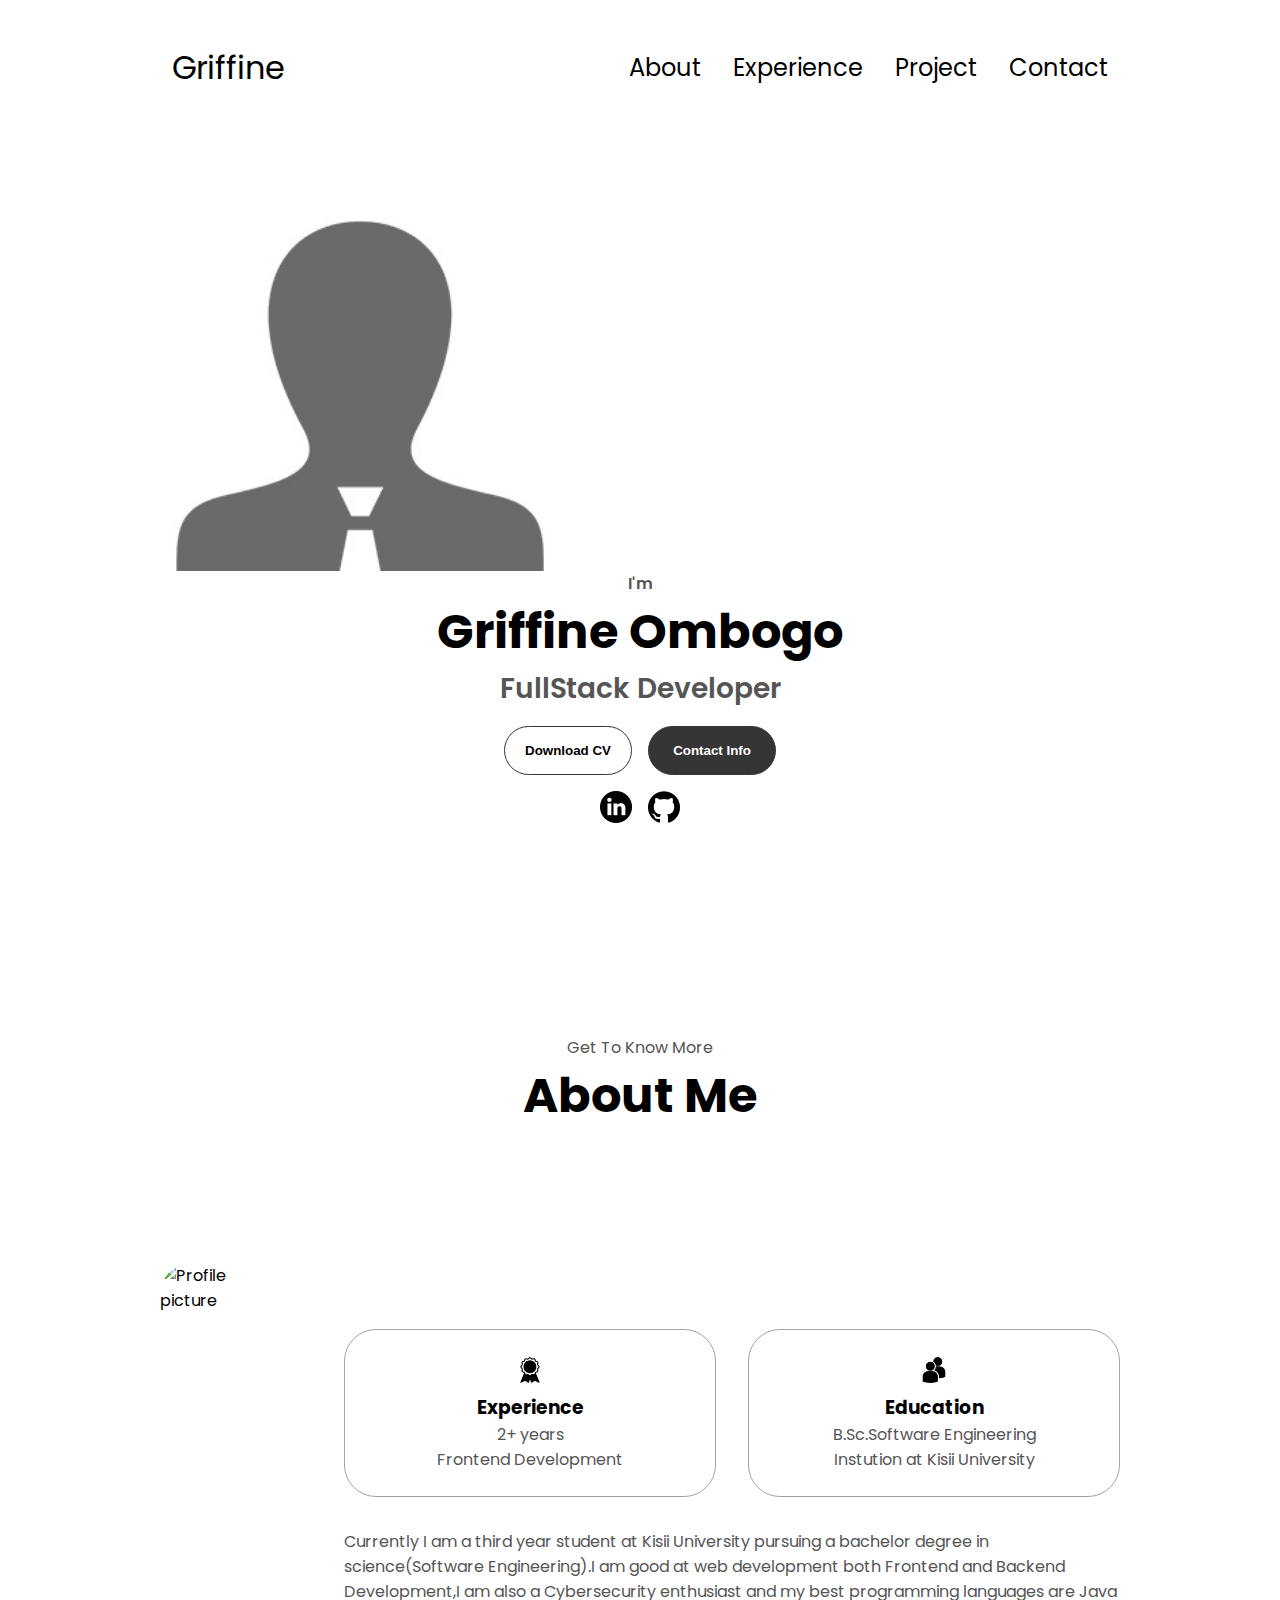
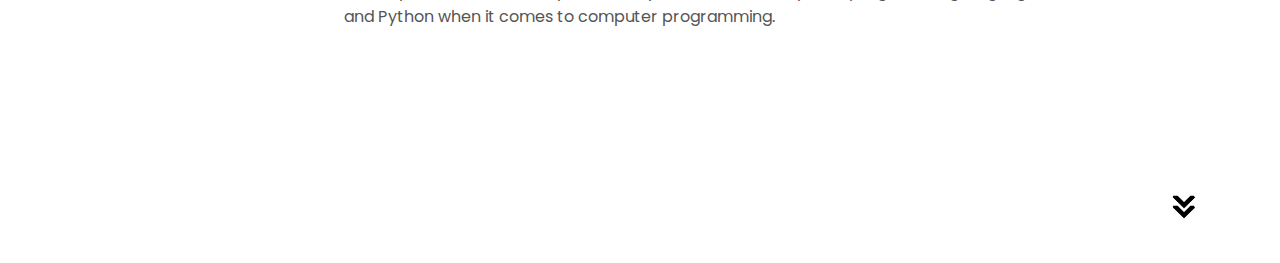
==== index.html @ 747712ed "about section commit" ====
<!DOCTYPE html>
<html lang="en">
  <head>
    <meta charset="UTF-8" />
    <meta name="viewport" content="width=device-width, initial-scale=1.0" />
    <title>My portfolio</title>
    <link rel="stylesheet" href="style.css" />
    <link rel="stylesheet" href="mediaquaries.css" />
  </head>
  <body>
    <nav id="desktop-nav">
      <div class="logo">Griffine</div>
      <div>
        <ul class="nav-link">
          <li><a href="#about">About</a></li>
          <li><a href="#Experience">Experience</a></li>
          <li><a href="#Project">Project</a></li>
          <li><a href="#Contact">Contact</a></li>
        </ul>
      </div>
    </nav>
    <nav id="hamburger-nav">
      <div class="logo">Griffine Ombogo</div>
      <div class="hamburger-menu">
        <div class="hamburger-icon" onclick="toggleMenu()">
          <span></span>
          <span></span>
          <span></span>
        </div>
        <div class="menu-links">
          <li><a href="#about" onclick="toggleMenu()">About</a></li>
          <li><a href="#Experience" onclick="toggleMenu()">Experience</a></li>
          <li><a href="#Project" onclick="toggleMenu()">Project</a></li>
          <li><a href="#Contact" onclick="toggleMenu()">Contact</a></li>
        </div>
      </div>
    </nav>
    <section id="profie">
      <div class="section__pic-container">
        <img src="./assets/profilepic.jpg" alt="Griffine profile" />
      </div>
      <div class="section__text">
        <p class="section__text__p1">I'm</p>
        <h1 class="title">Griffine Ombogo</h1>
        <p class="section__text__p2">FullStack Developer</p>
      </div>
      <div class="btn-container">
        <button class="btn btn-color-2" onclick="window.open('')">
          Download CV
        </button>
        <button class="btn btn-color-1" onclick="location.href='./#contact'">
          Contact Info
        </button>
      </div>
      <div id="socials-container">
        <img
          src="./assets/linkedin.png"
          alt="my LinkedInpage"
          class="icon"
          onclick="location.href='https://linkedin.com/in/griffoo91/'"
        />
        <img
          src="./assets/github.png"
          alt="my LinkedInpage"
          class="icon"
          onclick="location.href='https://github.com/Griffoo91'"
        />
      </div>
    </section>
    <section id="about">
      <p class="section__text__p1">Get To Know More</p>
      <h1 class="title">About Me</h1>
      <div class="section-container">
        <div class="section__pic-container">
          <img src="./assets/" alt="Profile picture" class="about-pic" />
        </div>
        <div class="about-details-container">
          <div class="about-containers">
            <div class="details-container">
              <img
                src="./assets/experience.png"
                alt="Experience icon"
                class="icon"
              />
              <h3>Experience</h3>
              <p>2+ years <br />Frontend Development</p>
            </div>
            <div class="details-container">
              <img
                src="./assets/education.png"
                alt="Education icon"
                class="icon"
              />
              <h3>Education</h3>
              <p>
                B.Sc.Software Engineering<br />Instution at Kisii University
              </p>
            </div>
          </div>
          <div class="text-container">
            <p>
              Currently I am a third year student at Kisii University pursuing a
              bachelor degree in science(Software Engineering).I am good at web
              development both Frontend and Backend Development,I am also a
              Cybersecurity enthusiast and my best programming languages are
              Java and Python when it comes to computer programming.
            </p>
          </div>
        </div>
      </div>
      <img
        src="./assets/arrow.png"
        alt="Arrow icon"
        class="icon arrow"
        onclick="location.href='./#experience'"
      />
    </section>
    <script src="script.js"></script>
  </body>
</html>
---- style.css ----
/* general*/

@import url("https://fonts.googleapis.com/css2?family=Poppins:wght@300;400;500;600&display=swap");

* {
  padding: 0;
  margin: 0;
}

body {
  font-family: "Poppins", sans-serif;
}

html {
  scroll-behavior: smooth;
}

p {
  color: rgb(85, 85, 85);
}

/*Transition*/

a,
.btn {
  transition: all 300ms ease;
}
/*Nav*/

nav,
.nav-link {
  display: flex;
}

nav {
  justify-content: space-around;
  align-items: center;
  height: 15vh;
}

.nav-link {
  gap: 2rem;
  list-style: none;
  font-size: 1.5rem;
}

a {
  text-decoration: none;
  text-decoration-color: white;
  color: black;
}

a:hover {
  color: grey;
  text-decoration: underline;
  text-underline-offset: 1rem;
  text-decoration-color: rgb(181, 181, 181);
}

.logo {
  font-size: 2rem;
}

.logo:hover {
  cursor: default;
}
/*Hamburger-nav*/
#hamburger-nav {
  display: none;
}

.hamburger-menu {
  position: relative;
  display: inline-block;
}

.hamburger-icon {
  display: flex;
  flex-direction: column;
  justify-content: space-between;
  height: 24px;
  width: 30px;
  cursor: pointer;
}

.hamburger-icon span {
  width: 100%;
  background-color: black;
  transition: all 0.3 ease-in-out;
  height: 2px;
}

.menu-links {
  position: absolute;
  background-color: white;
  max-height: 0;
  top: 100%;
  width: fit-content;
  overflow: hidden;
  right: 0;
  transition: all 0.3 ease-in-out;
}

.menu-links a {
  display: block;
  padding: 10px;
  text-decoration: none;
  text-align: center;
  color: black;
  transition: all 0.3 ease-in-out;
  font-size: 1.5rem;
}

.menu-links li {
  list-style: none;
}

.menu-links.open {
  max-height: 300px;
}

.hamburger-icon.open span:first-child {
  transform: rotate(45deg) translate(10px, 5px);
}

.hamburger-icon.open span:nth-child(2) {
  opacity: 0;
}

.hamburger-icon.open span:last-child {
  transform: rotate(-45deg) translate(10px, -5px);
}
.hamburger-icon span:first-child {
  transform: none;
}

.hamburger-icon span:first-child {
  opacity: 1;
}

.hamburger-icon span:first-child {
  transform: none;
}

/*section*/
section {
  padding-top: 4vh;
  height: 96vh;
  margin: 0 10rem;
  box-sizing: border-box;
  min-height: fit-content;
}

.section-container {
  display: flex;
}

/* PROFILE SECTION */

#profile {
  display: flex;
  justify-content: center;
  gap: 5rem;
  height: 80vh;
  overflow: hidden;
}

.section__pic-container {
  display: flex;
  height: 400px;
  width: 400px;
  margin: auto 0;
}

.section__text {
  align-self: center;
  text-align: center;
}

.section__text p {
  font-weight: 600;
}

.section__text__p1 {
  text-align: center;
}

.section__text__p2 {
  font-size: 1.75rem;
  margin-bottom: 1rem;
}

.title {
  font-size: 3rem;
  text-align: center;
}

#socials-container {
  display: flex;
  justify-content: center;
  margin-top: 1rem;
  gap: 1rem;
}

/* ICONS */

.icon {
  cursor: pointer;
  height: 2rem;
}

/* BUTTONS */

.btn-container {
  display: flex;
  justify-content: center;
  gap: 1rem;
}

.btn {
  font-weight: 600;
  transition: all 300ms ease;
  padding: 1rem;
  width: 8rem;
  border-radius: 2rem;
}

.btn-color-1,
.btn-color-2 {
  border: rgb(53, 53, 53) 0.1rem solid;
}

.btn-color-1:hover,
.btn-color-2:hover {
  cursor: pointer;
}

.btn-color-1,
.btn-color-2:hover {
  background: rgb(53, 53, 53);
  color: white;
}

.btn-color-1:hover {
  background: rgb(0, 0, 0);
}

.btn-color-2 {
  background: none;
}

.btn-color-2:hover {
  border: rgb(255, 255, 255) 0.1rem solid;
}

.btn-container {
  gap: 1rem;
}

/* ABOUT SECTION */

#about {
  position: relative;
}

.about-containers {
  gap: 2rem;
  margin-bottom: 2rem;
  margin-top: 2rem;
}

.about-details-container {
  justify-content: center;
  flex-direction: column;
}

.about-containers,
.about-details-container {
  display: flex;
}

.about-pic {
  border-radius: 2rem;
}

.arrow {
  position: absolute;
  right: -5rem;
  bottom: 2.5rem;
}

.details-container {
  padding: 1.5rem;
  flex: 1;
  background: white;
  border-radius: 2rem;
  border: rgb(53, 53, 53) 0.1rem solid;
  border-color: rgb(163, 163, 163);
  text-align: center;
}

.section-container {
  gap: 4rem;
  height: 80%;
}

.section__pic-container {
  height: 400px;
  width: 400px;
  margin: auto 0;
}
---- mediaquaries.css ----
@media screen and (max-width: 1200px) {
  #desktop-nav {
    display: none;
  }
  #hamburger-nav {
    display: flex;
  }
}
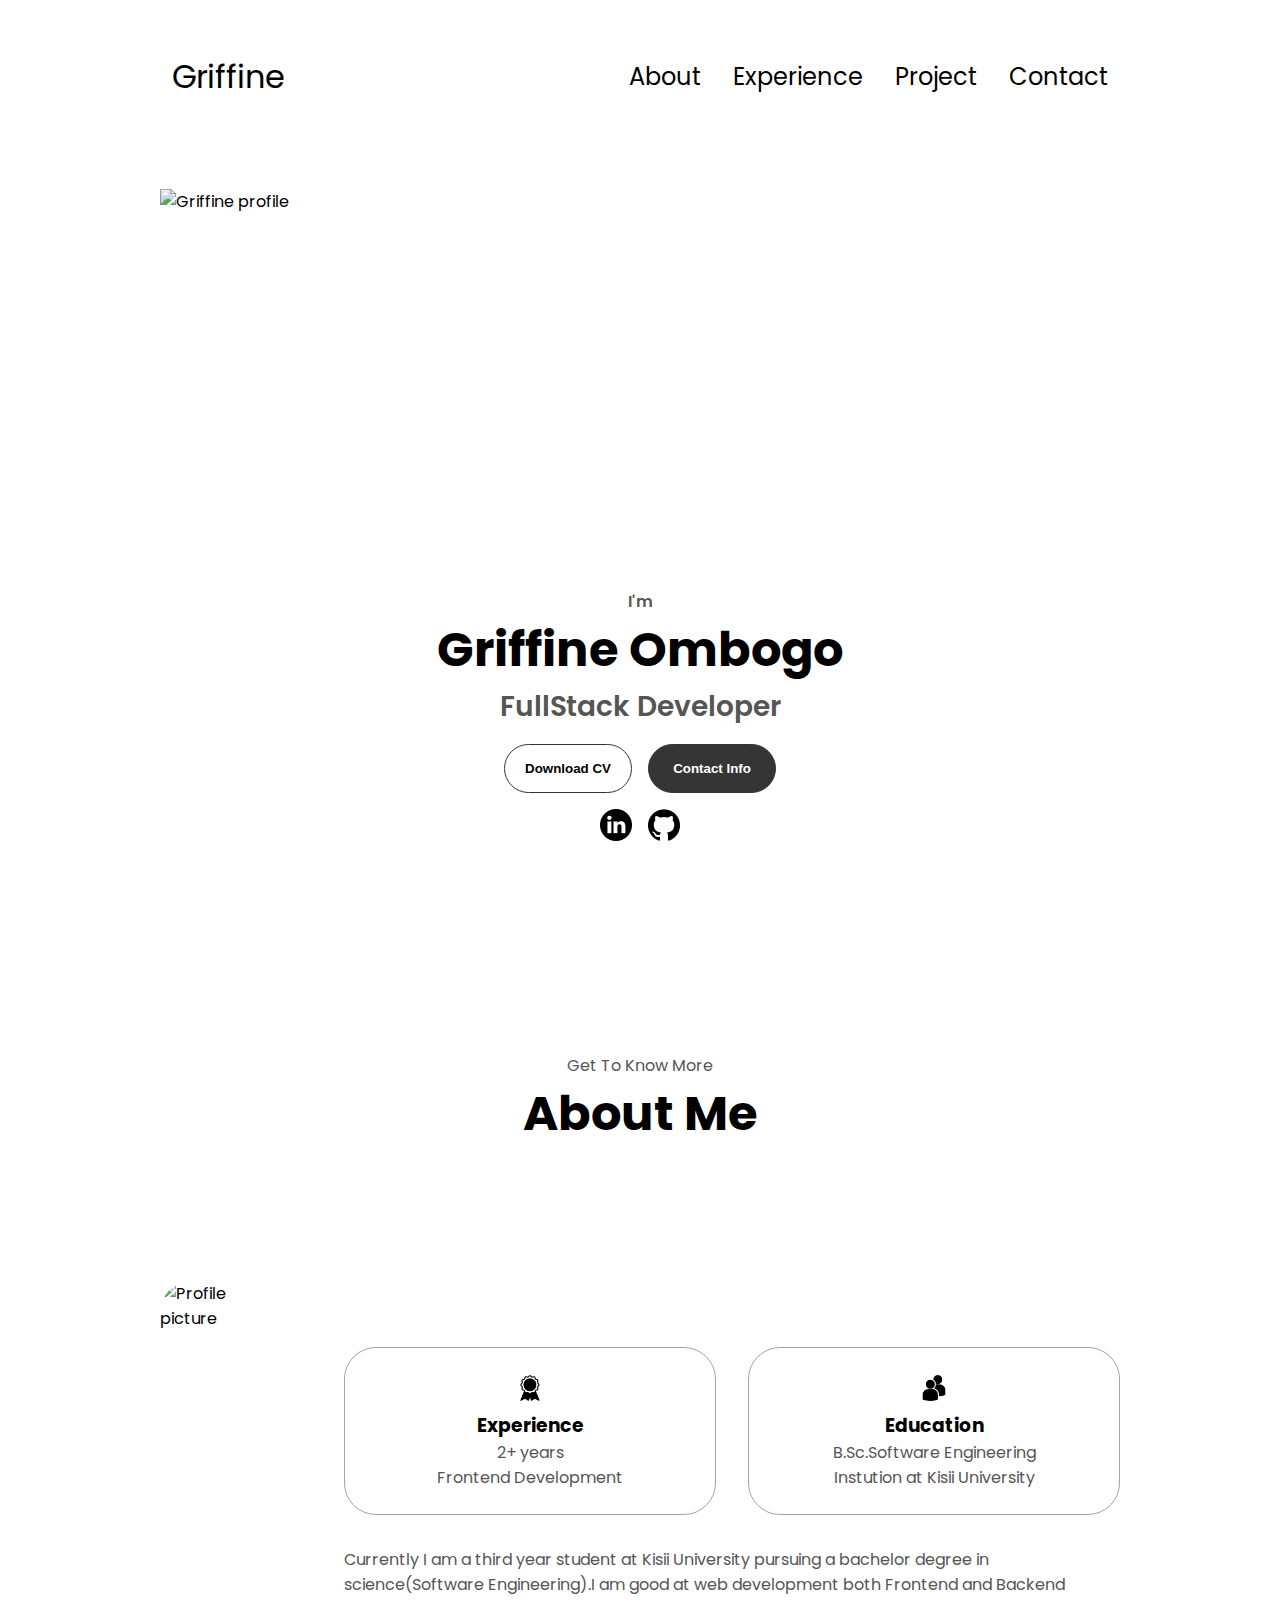
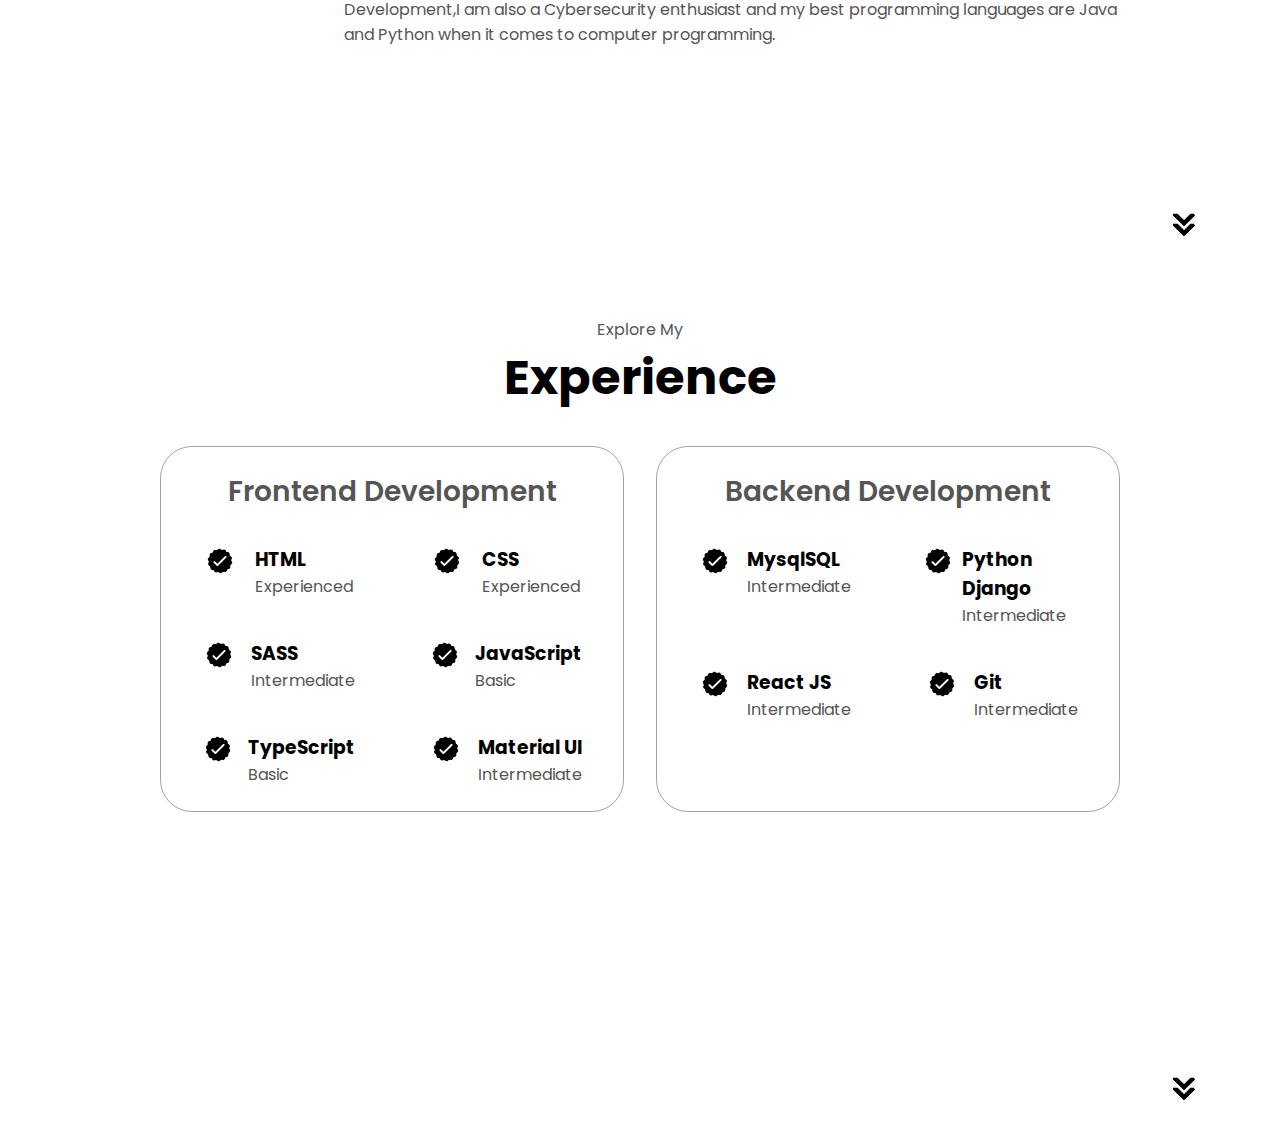
==== commit 6a46647a: "experience section commit" ====
--- a/index.html
+++ b/index.html
@@ -20,7 +20,7 @@
       </div>
     </nav>
     <nav id="hamburger-nav">
-      <div class="logo">Griffine Ombogo</div>
+      <div class="logo">Griffine</div>
       <div class="hamburger-menu">
         <div class="hamburger-icon" onclick="toggleMenu()">
           <span></span>
@@ -37,7 +37,7 @@
     </nav>
     <section id="profie">
       <div class="section__pic-container">
-        <img src="./assets/profilepic.jpg" alt="Griffine profile" />
+        <img src="./assets/profilepic2.jpg" alt="Griffine profile" />
       </div>
       <div class="section__text">
         <p class="section__text__p1">I'm</p>
@@ -52,6 +52,7 @@
           Contact Info
         </button>
       </div>
+
       <div id="socials-container">
         <img
           src="./assets/linkedin.png"
@@ -115,6 +116,141 @@
         onclick="location.href='./#experience'"
       />
     </section>
+
+    <section id="experience">
+      <p class="section__text__p1">Explore My</p>
+      <h1 class="title">Experience</h1>
+      <div class="experience-details-container">
+        <div class="about-containers">
+          <div class="details-container">
+            <h2 class="experience-sub-title">Frontend Development</h2>
+            <div class="article-container">
+              <article>
+                <img
+                  src="./assets/checkmark.png"
+                  alt="Experience icon"
+                  class="icon"
+                />
+                <div>
+                  <h3>HTML</h3>
+                  <p>Experienced</p>
+                </div>
+              </article>
+              <article>
+                <img
+                  src="./assets/checkmark.png"
+                  alt="Experience icon"
+                  class="icon"
+                />
+                <div>
+                  <h3>CSS</h3>
+                  <p>Experienced</p>
+                </div>
+              </article>
+              <article>
+                <img
+                  src="./assets/checkmark.png"
+                  alt="Experience icon"
+                  class="icon"
+                />
+                <div>
+                  <h3>SASS</h3>
+                  <p>Intermediate</p>
+                </div>
+              </article>
+              <article>
+                <img
+                  src="./assets/checkmark.png"
+                  alt="Experience icon"
+                  class="icon"
+                />
+                <div>
+                  <h3>JavaScript</h3>
+                  <p>Basic</p>
+                </div>
+              </article>
+              <article>
+                <img
+                  src="./assets/checkmark.png"
+                  alt="Experience icon"
+                  class="icon"
+                />
+                <div>
+                  <h3>TypeScript</h3>
+                  <p>Basic</p>
+                </div>
+              </article>
+              <article>
+                <img
+                  src="./assets/checkmark.png"
+                  alt="Experience icon"
+                  class="icon"
+                />
+                <div>
+                  <h3>Material UI</h3>
+                  <p>Intermediate</p>
+                </div>
+              </article>
+            </div>
+          </div>
+          <div class="details-container">
+            <h2 class="experience-sub-title">Backend Development</h2>
+            <div class="article-container">
+              <article>
+                <img
+                  src="./assets/checkmark.png"
+                  alt="Experience icon"
+                  class="icon"
+                />
+                <div>
+                  <h3>MysqlSQL</h3>
+                  <p>Intermediate</p>
+                </div>
+              </article>
+              <article>
+                <img
+                  src="./assets/checkmark.png"
+                  alt="Experience icon"
+                  class="icon"
+                />
+                <div>
+                  <h3>Python Django</h3>
+                  <p>Intermediate</p>
+                </div>
+              </article>
+              <article>
+                <img
+                  src="./assets/checkmark.png"
+                  alt="Experience icon"
+                  class="icon"
+                />
+                <div>
+                  <h3>React JS</h3>
+                  <p>Intermediate</p>
+                </div>
+              </article>
+              <article>
+                <img
+                  src="./assets/checkmark.png"
+                  alt="Experience icon"
+                  class="icon"
+                />
+                <div>
+                  <h3>Git</h3>
+                  <p>Intermediate</p>
+                </div>
+              </article>
+            </div>
+          </div>
+        </div>
+      </div>
+      <img
+        src="./assets/arrow.png"
+        alt="Arrow icon"
+        class="icon arrow"
+        onclick="location.href='./#projects'"
+      />
+    </section>
     <script src="script.js"></script>
   </body>
 </html>
--- a/style.css
+++ b/style.css
@@ -35,7 +35,7 @@
 nav {
   justify-content: space-around;
   align-items: center;
-  height: 15vh;
+  height: 17vh;
 }
 
 .nav-link {
@@ -162,7 +162,6 @@
   justify-content: center;
   gap: 5rem;
   height: 80vh;
-  overflow: hidden;
 }
 
 .section__pic-container {
@@ -309,3 +308,69 @@
   width: 400px;
   margin: auto 0;
 }
+
+/* EXPERIENCE SECTION */
+
+#experience {
+  position: relative;
+}
+
+.experience-sub-title {
+  color: rgb(85, 85, 85);
+  font-weight: 600;
+  font-size: 1.75rem;
+  margin-bottom: 2rem;
+}
+
+.experience-details-container {
+  display: flex;
+  justify-content: center;
+  flex-direction: column;
+}
+
+.article-container {
+  display: flex;
+  text-align: initial;
+  flex-wrap: wrap;
+  flex-direction: row;
+  gap: 2.5rem;
+  justify-content: space-around;
+}
+
+article {
+  display: flex;
+  width: 10rem;
+  justify-content: space-around;
+  gap: 0.5rem;
+}
+
+article .icon {
+  cursor: default;
+}
+
+/* PROJECTS SECTION */
+
+#projects {
+  position: relative;
+}
+
+.color-container {
+  border-color: rgb(163, 163, 163);
+  background: rgb(250, 250, 250);
+}
+
+.project-img {
+  border-radius: 2rem;
+  width: 90%;
+  height: 90%;
+}
+
+.project-title {
+  margin: 1rem;
+  color: black;
+}
+
+.project-btn {
+  color: black;
+  border-color: rgb(163, 163, 163);
+}
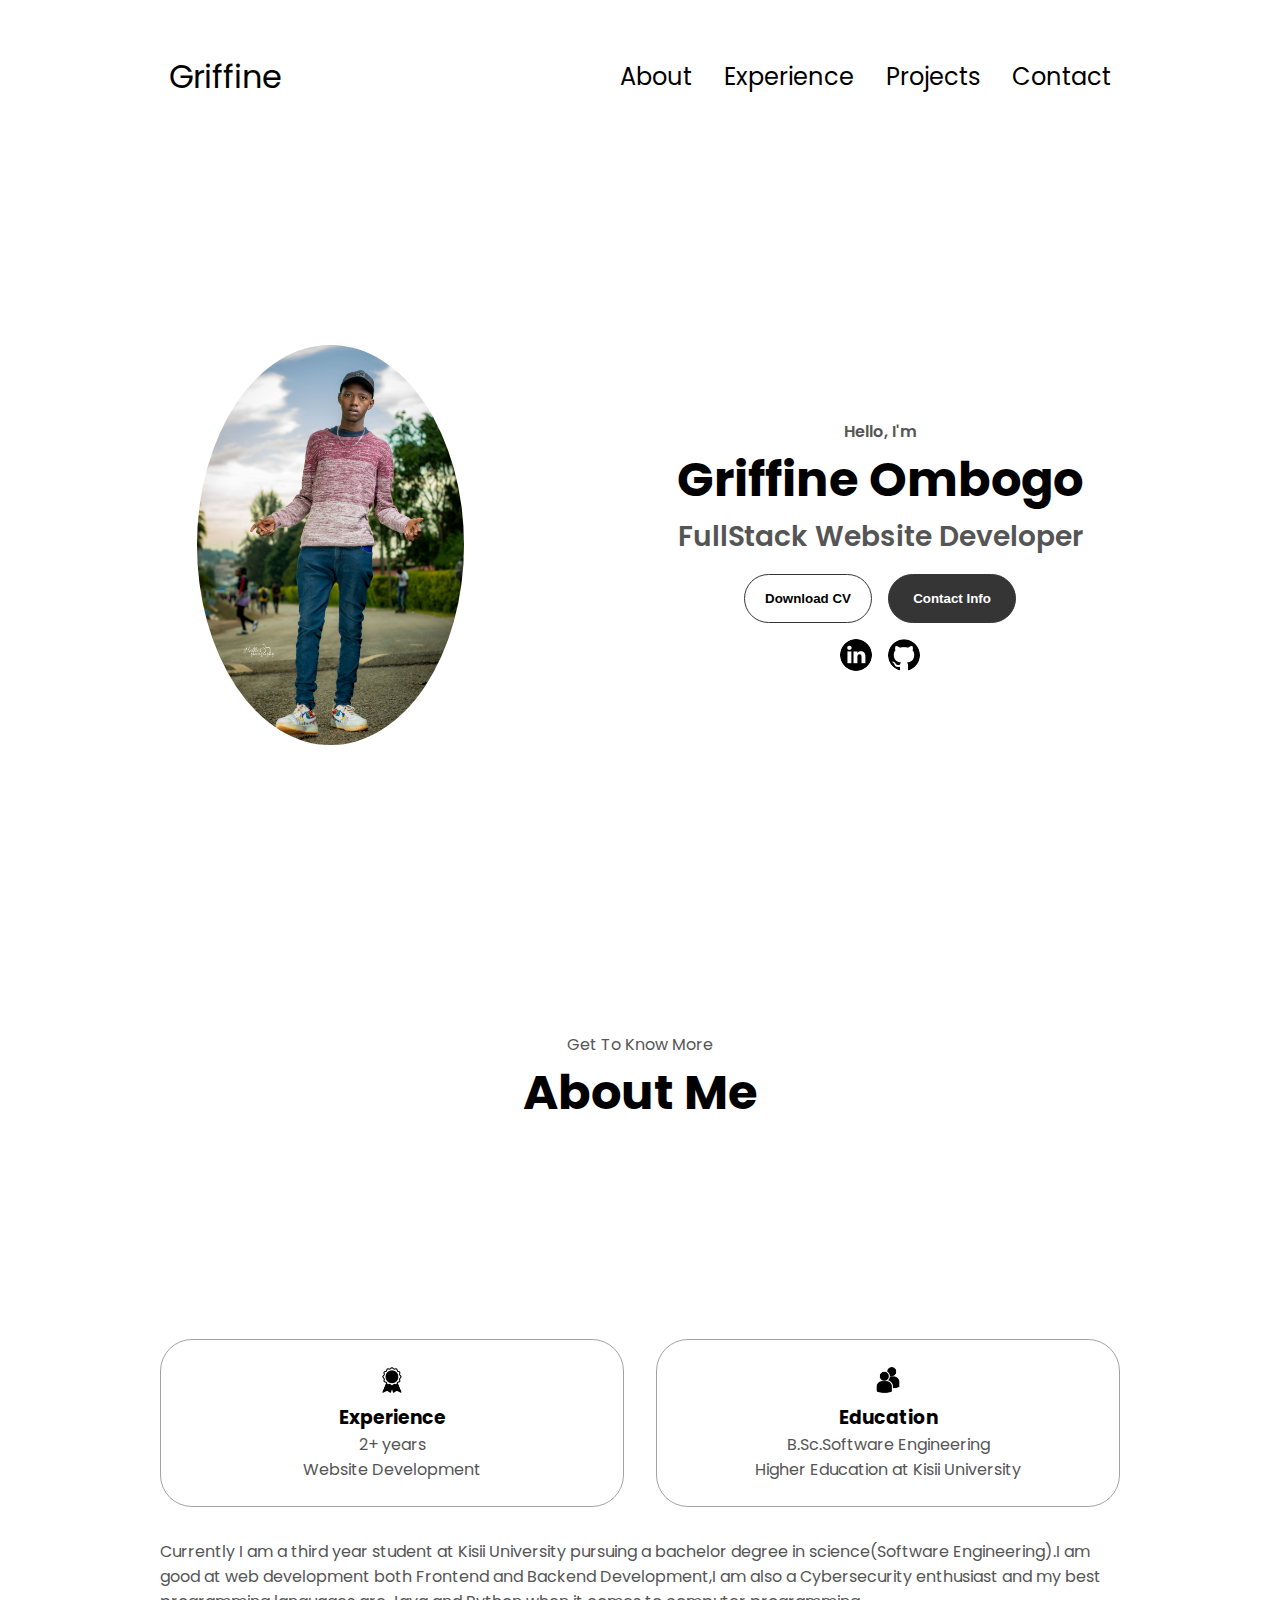
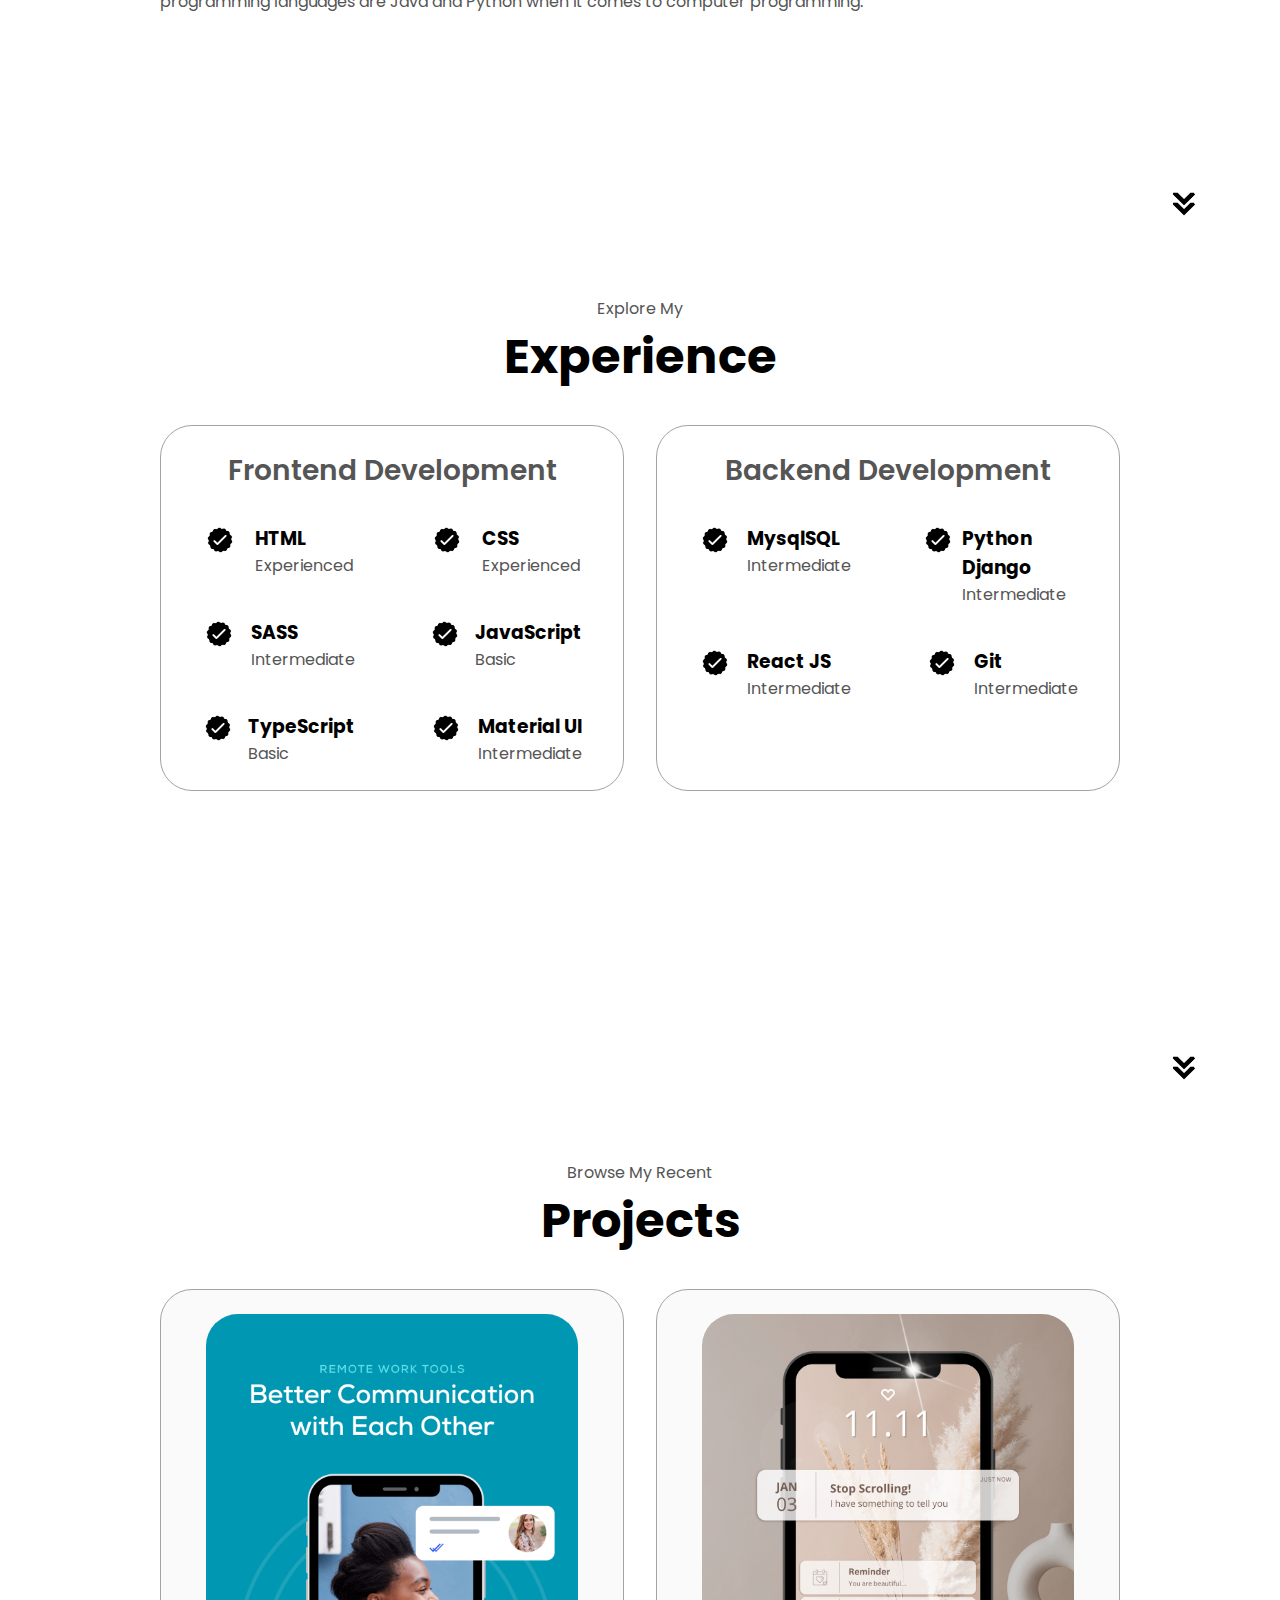
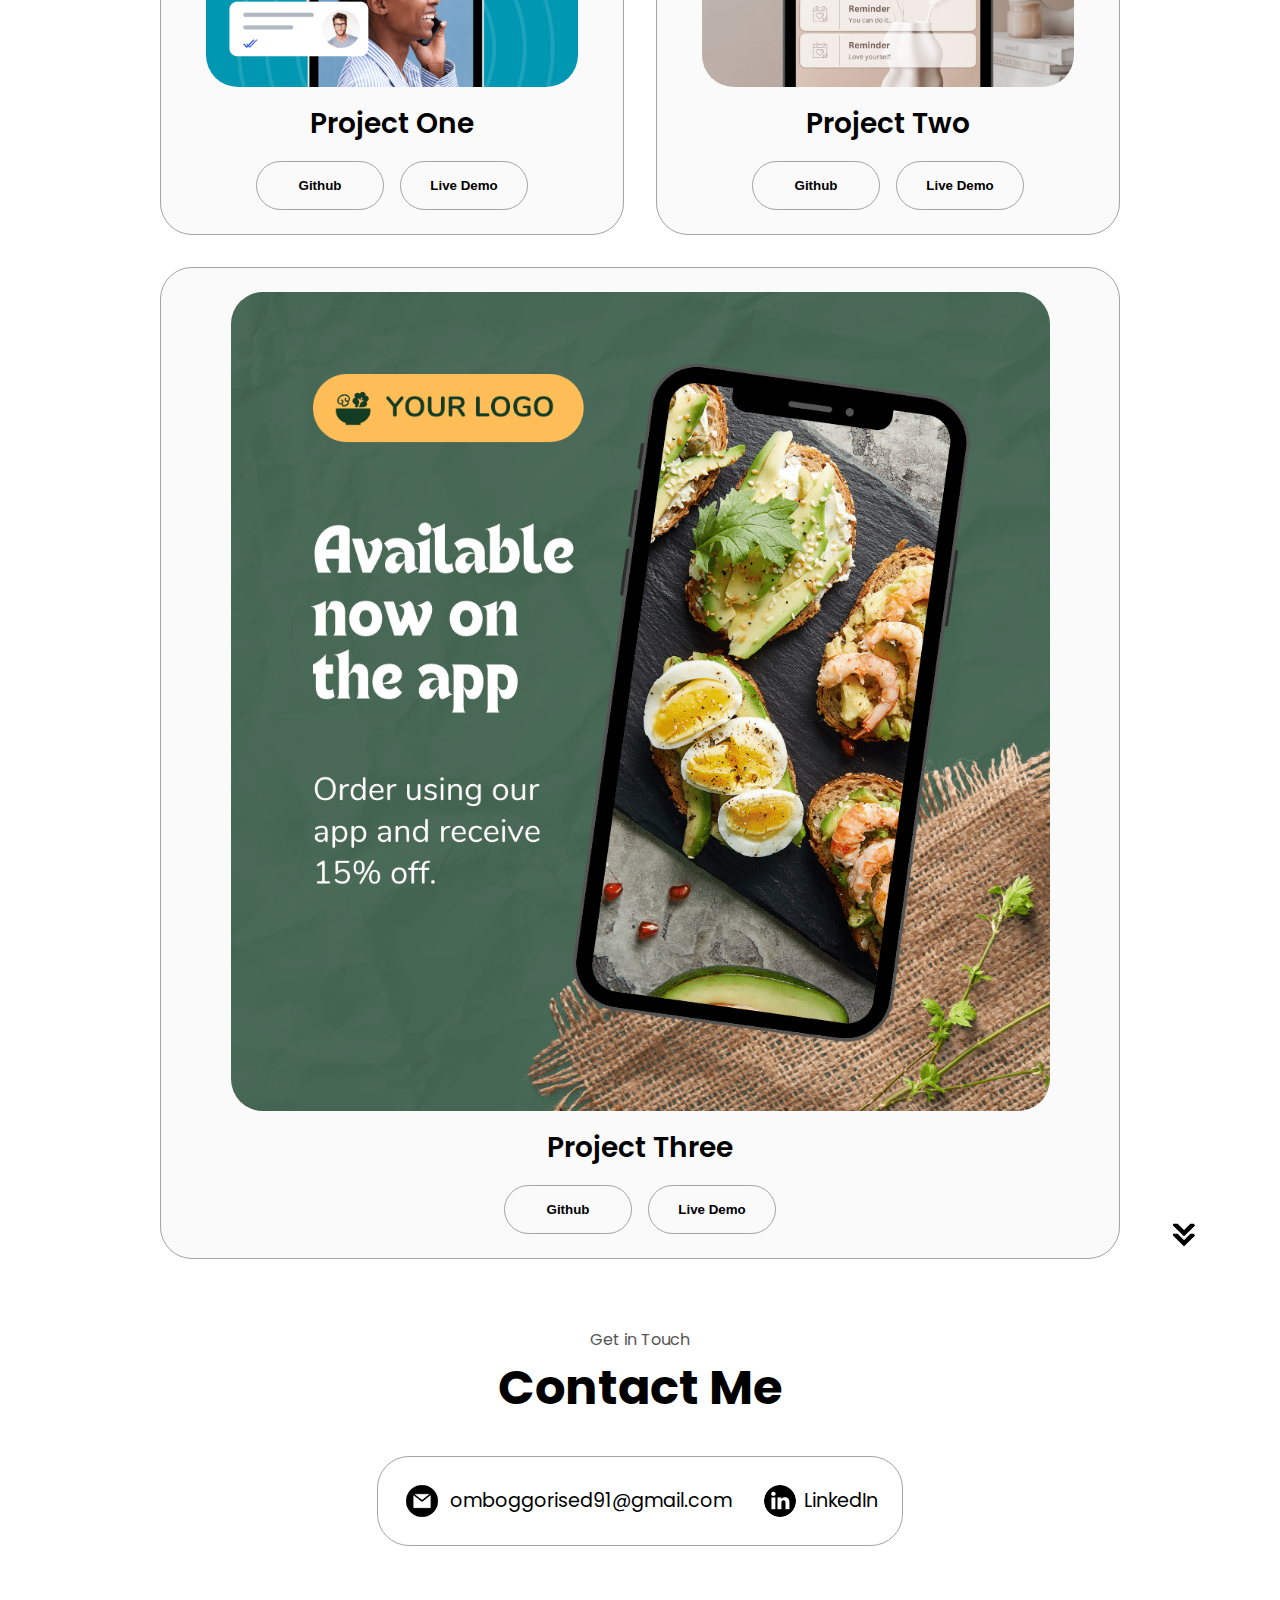
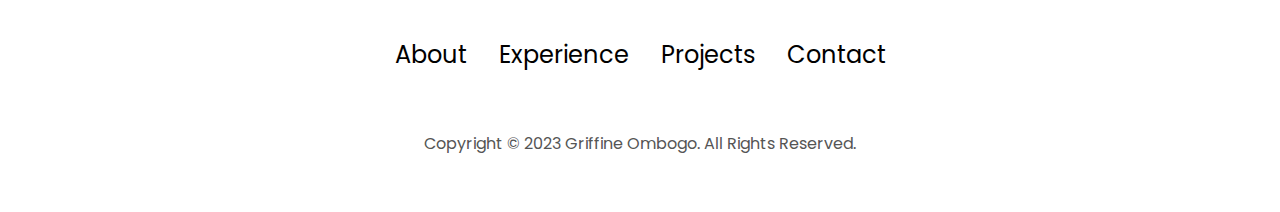
==== commit c030a643: "footer and project section add" ====
--- a/index.html
+++ b/index.html
@@ -11,11 +11,11 @@
     <nav id="desktop-nav">
       <div class="logo">Griffine</div>
       <div>
-        <ul class="nav-link">
+        <ul class="nav-links">
           <li><a href="#about">About</a></li>
-          <li><a href="#Experience">Experience</a></li>
-          <li><a href="#Project">Project</a></li>
-          <li><a href="#Contact">Contact</a></li>
+          <li><a href="#experience">Experience</a></li>
+          <li><a href="#projects">Projects</a></li>
+          <li><a href="#contact">Contact</a></li>
         </ul>
       </div>
     </nav>
@@ -29,52 +29,48 @@
         </div>
         <div class="menu-links">
           <li><a href="#about" onclick="toggleMenu()">About</a></li>
-          <li><a href="#Experience" onclick="toggleMenu()">Experience</a></li>
-          <li><a href="#Project" onclick="toggleMenu()">Project</a></li>
-          <li><a href="#Contact" onclick="toggleMenu()">Contact</a></li>
+          <li><a href="#experience" onclick="toggleMenu()">Experience</a></li>
+          <li><a href="#projects" onclick="toggleMenu()">Projects</a></li>
+          <li><a href="#contact" onclick="toggleMenu()">Contact</a></li>
         </div>
       </div>
     </nav>
-    <section id="profie">
+    <section id="profile">
       <div class="section__pic-container">
-        <img src="./assets/profilepic2.jpg" alt="Griffine profile" />
+        <img src="./assets/profilepic1.jpg" alt="Griffine's profile picture" />
       </div>
       <div class="section__text">
-        <p class="section__text__p1">I'm</p>
+        <p class="section__text__p1">Hello, I'm</p>
         <h1 class="title">Griffine Ombogo</h1>
-        <p class="section__text__p2">FullStack Developer</p>
-      </div>
-      <div class="btn-container">
-        <button class="btn btn-color-2" onclick="window.open('')">
-          Download CV
-        </button>
-        <button class="btn btn-color-1" onclick="location.href='./#contact'">
-          Contact Info
-        </button>
-      </div>
-
-      <div id="socials-container">
-        <img
-          src="./assets/linkedin.png"
-          alt="my LinkedInpage"
-          class="icon"
-          onclick="location.href='https://linkedin.com/in/griffoo91/'"
-        />
-        <img
-          src="./assets/github.png"
-          alt="my LinkedInpage"
-          class="icon"
-          onclick="location.href='https://github.com/Griffoo91'"
-        />
+        <p class="section__text__p2">FullStack Website Developer</p>
+        <div class="btn-container">
+          <button class="btn btn-color-2" onclick="window.open('./assets/')">
+            Download CV
+          </button>
+          <button class="btn btn-color-1" onclick="location.href='./#contact'">
+            Contact Info
+          </button>
+        </div>
+        <div id="socials-container">
+          <img
+            src="./assets/linkedin.png"
+            alt="My LinkedIn profile"
+            class="icon"
+            onclick="location.href='https://linkedin.com/griffoo_91'"
+          />
+          <img
+            src="./assets/github.png"
+            alt="My Github profile"
+            class="icon"
+            onclick="location.href='https://github.com/griffoo91'"
+          />
+        </div>
       </div>
     </section>
     <section id="about">
       <p class="section__text__p1">Get To Know More</p>
       <h1 class="title">About Me</h1>
       <div class="section-container">
-        <div class="section__pic-container">
-          <img src="./assets/" alt="Profile picture" class="about-pic" />
-        </div>
         <div class="about-details-container">
           <div class="about-containers">
             <div class="details-container">
@@ -84,7 +80,7 @@
                 class="icon"
               />
               <h3>Experience</h3>
-              <p>2+ years <br />Frontend Development</p>
+              <p>2+ years <br />Website Development</p>
             </div>
             <div class="details-container">
               <img
@@ -94,7 +90,8 @@
               />
               <h3>Education</h3>
               <p>
-                B.Sc.Software Engineering<br />Instution at Kisii University
+                B.Sc.Software Engineering<br />Higher Education at Kisii
+                University
               </p>
             </div>
           </div>
@@ -251,6 +248,131 @@
         onclick="location.href='./#projects'"
       />
     </section>
+    <section id="projects">
+      <p class="section__text__p1">Browse My Recent</p>
+      <h1 class="title">Projects</h1>
+      <div class="experience-details-container">
+        <div class="about-containers">
+          <div class="details-container color-container">
+            <div class="article-container">
+              <img
+                src="./assets/project-1.png"
+                alt="Project 1"
+                class="project-img"
+              />
+            </div>
+            <h2 class="experience-sub-title project-title">Project One</h2>
+            <div class="btn-container">
+              <button
+                class="btn btn-color-2 project-btn"
+                onclick="location.href='https://github.com/griffoo91'"
+              >
+                Github
+              </button>
+              <button
+                class="btn btn-color-2 project-btn"
+                onclick="location.href='https://github.com/griffoo91'"
+              >
+                Live Demo
+              </button>
+            </div>
+          </div>
+          <div class="details-container color-container">
+            <div class="article-container">
+              <img
+                src="./assets/project-2.png"
+                alt="Project 2"
+                class="project-img"
+              />
+            </div>
+            <h2 class="experience-sub-title project-title">Project Two</h2>
+            <div class="btn-container">
+              <button
+                class="btn btn-color-2 project-btn"
+                onclick="location.href='https://github.com/griffoo91'"
+              >
+                Github
+              </button>
+              <button
+                class="btn btn-color-2 project-btn"
+                onclick="location.href='https://github.com/griffoo91'"
+              >
+                Live Demo
+              </button>
+            </div>
+          </div>
+          <div class="details-container color-container">
+            <div class="article-container">
+              <img
+                src="./assets/project-3.png"
+                alt="Project 3"
+                class="project-img"
+              />
+            </div>
+            <h2 class="experience-sub-title project-title">Project Three</h2>
+            <div class="btn-container">
+              <button
+                class="btn btn-color-2 project-btn"
+                onclick="location.href='https://github.com/griffoo91'"
+              >
+                Github
+              </button>
+              <button
+                class="btn btn-color-2 project-btn"
+                onclick="location.href='https://github.com/griffoo91'"
+              >
+                Live Demo
+              </button>
+            </div>
+          </div>
+        </div>
+      </div>
+      <img
+        src="./assets/arrow.png"
+        alt="Arrow icon"
+        class="icon arrow"
+        onclick="location.href='./#contact'"
+      />
+    </section>
+    <section id="contact">
+      <p class="section__text__p1">Get in Touch</p>
+      <h1 class="title">Contact Me</h1>
+      <div class="contact-info-upper-container">
+        <div class="contact-info-container">
+          <img
+            src="./assets/email.png"
+            alt="Email icon"
+            class="icon contact-icon email-icon"
+          />
+          <p>
+            <a href="mailto:omboggorised91@gmail.com"
+              >omboggorised91@gmail.com</a
+            >
+          </p>
+        </div>
+        <div class="contact-info-container">
+          <img
+            src="./assets/linkedin.png"
+            alt="LinkedIn icon"
+            class="icon contact-icon"
+          />
+          <p><a href="https://www.linkedin.com/griffoo91">LinkedIn</a></p>
+        </div>
+      </div>
+    </section>
+    <footer>
+      <nav>
+        <div class="nav-links-container">
+          <ul class="nav-links">
+            <li><a href="#about">About</a></li>
+            <li><a href="#experience">Experience</a></li>
+            <li><a href="#projects">Projects</a></li>
+            <li><a href="#contact">Contact</a></li>
+          </ul>
+        </div>
+      </nav>
+      <p>Copyright &#169; 2023 Griffine Ombogo. All Rights Reserved.</p>
+    </footer>
     <script src="script.js"></script>
   </body>
 </html>
--- a/style.css
+++ b/style.css
@@ -1,10 +1,10 @@
-/* general*/
+/* GENERAL */
 
 @import url("https://fonts.googleapis.com/css2?family=Poppins:wght@300;400;500;600&display=swap");
 
 * {
+  margin: 0;
   padding: 0;
-  margin: 0;
 }
 
 body {
@@ -19,16 +19,17 @@
   color: rgb(85, 85, 85);
 }
 
-/*Transition*/
+/* TRANSITION */
 
 a,
 .btn {
   transition: all 300ms ease;
 }
-/*Nav*/
+
+/* DESKTOP NAV */
 
 nav,
-.nav-link {
+.nav-links {
   display: flex;
 }
 
@@ -38,16 +39,16 @@
   height: 17vh;
 }
 
-.nav-link {
+.nav-links {
   gap: 2rem;
   list-style: none;
   font-size: 1.5rem;
 }
 
 a {
+  color: black;
   text-decoration: none;
   text-decoration-color: white;
-  color: black;
 }
 
 a:hover {
@@ -64,7 +65,9 @@
 .logo:hover {
   cursor: default;
 }
-/*Hamburger-nav*/
+
+/* HAMBURGER MENU */
+
 #hamburger-nav {
   display: none;
 }
@@ -85,30 +88,30 @@
 
 .hamburger-icon span {
   width: 100%;
+  height: 2px;
   background-color: black;
   transition: all 0.3 ease-in-out;
-  height: 2px;
 }
 
 .menu-links {
   position: absolute;
+  top: 100%;
+  right: 0;
   background-color: white;
+  width: fit-content;
   max-height: 0;
-  top: 100%;
-  width: fit-content;
   overflow: hidden;
-  right: 0;
   transition: all 0.3 ease-in-out;
 }
 
 .menu-links a {
   display: block;
   padding: 10px;
+  text-align: center;
+  font-size: 1.5rem;
+  color: black;
   text-decoration: none;
-  text-align: center;
-  color: black;
   transition: all 0.3 ease-in-out;
-  font-size: 1.5rem;
 }
 
 .menu-links li {
@@ -130,6 +133,7 @@
 .hamburger-icon.open span:last-child {
   transform: rotate(-45deg) translate(10px, -5px);
 }
+
 .hamburger-icon span:first-child {
   transform: none;
 }
@@ -142,7 +146,8 @@
   transform: none;
 }
 
-/*section*/
+/* SECTIONS */
+
 section {
   padding-top: 4vh;
   height: 96vh;
@@ -169,6 +174,10 @@
   height: 400px;
   width: 400px;
   margin: auto 0;
+}
+
+img {
+  border-radius: 50%;
 }
 
 .section__text {
@@ -374,3 +383,54 @@
   color: black;
   border-color: rgb(163, 163, 163);
 }
+
+/* CONTACT */
+
+#contact {
+  display: flex;
+  justify-content: center;
+  flex-direction: column;
+  height: 70vh;
+}
+
+.contact-info-upper-container {
+  display: flex;
+  justify-content: center;
+  border-radius: 2rem;
+  border: rgb(53, 53, 53) 0.1rem solid;
+  border-color: rgb(163, 163, 163);
+  background: (250, 250, 250);
+  margin: 2rem auto;
+  padding: 0.5rem;
+}
+
+.contact-info-container {
+  display: flex;
+  align-items: center;
+  justify-content: center;
+  gap: 0.5rem;
+  margin: 1rem;
+}
+
+.contact-info-container p {
+  font-size: larger;
+}
+
+.contact-icon {
+  cursor: default;
+}
+
+.email-icon {
+  height: 2.5rem;
+}
+
+/* FOOTER SECTION */
+
+footer {
+  height: 26vh;
+  margin: 0 1rem;
+}
+
+footer p {
+  text-align: center;
+}
--- a/mediaquaries.css
+++ b/mediaquaries.css
@@ -1,3 +1,17 @@
+@media screen and (max-width: 1400px) {
+  #profile {
+    height: 83vh;
+    margin-bottom: 6rem;
+  }
+  .about-containers {
+    flex-wrap: wrap;
+  }
+  #contact,
+  #projects {
+    height: fit-content;
+  }
+}
+
 @media screen and (max-width: 1200px) {
   #desktop-nav {
     display: none;
@@ -5,4 +19,85 @@
   #hamburger-nav {
     display: flex;
   }
+  #experience,
+  .experience-details-container {
+    margin-top: 2rem;
+  }
+  #profile,
+  .section-container {
+    display: block;
+  }
+  .arrow {
+    display: none;
+  }
+  section,
+  .section-container {
+    height: fit-content;
+  }
+  section {
+    margin: 0 5%;
+  }
+  .section__pic-container {
+    width: 275px;
+    height: 275px;
+    margin: 0 auto 2rem;
+  }
+  .about-containers {
+    margin-top: 0;
+  }
 }
+
+@media screen and (max-width: 600px) {
+  #contact,
+  footer {
+    height: 40vh;
+  }
+  #profile {
+    height: 83vh;
+    margin-bottom: 0;
+  }
+  article {
+    font-size: 1rem;
+  }
+  footer nav {
+    height: fit-content;
+    margin-bottom: 2rem;
+  }
+  .about-containers,
+  .contact-info-upper-container,
+  .btn-container {
+    flex-wrap: wrap;
+  }
+  .contact-info-container {
+    margin: 0;
+  }
+  .contact-info-container p,
+  .nav-links li a {
+    font-size: 1rem;
+  }
+  .experience-sub-title {
+    font-size: 1.25rem;
+  }
+  .logo {
+    font-size: 1.5rem;
+  }
+  .nav-links {
+    flex-direction: column;
+    gap: 0.5rem;
+    text-align: center;
+  }
+  .section__pic-container {
+    width: auto;
+    height: 46vw;
+    justify-content: center;
+  }
+  .section__text__p2 {
+    font-size: 1.25rem;
+  }
+  .title {
+    font-size: 2rem;
+  }
+  .text-container {
+    text-align: justify;
+  }
+}
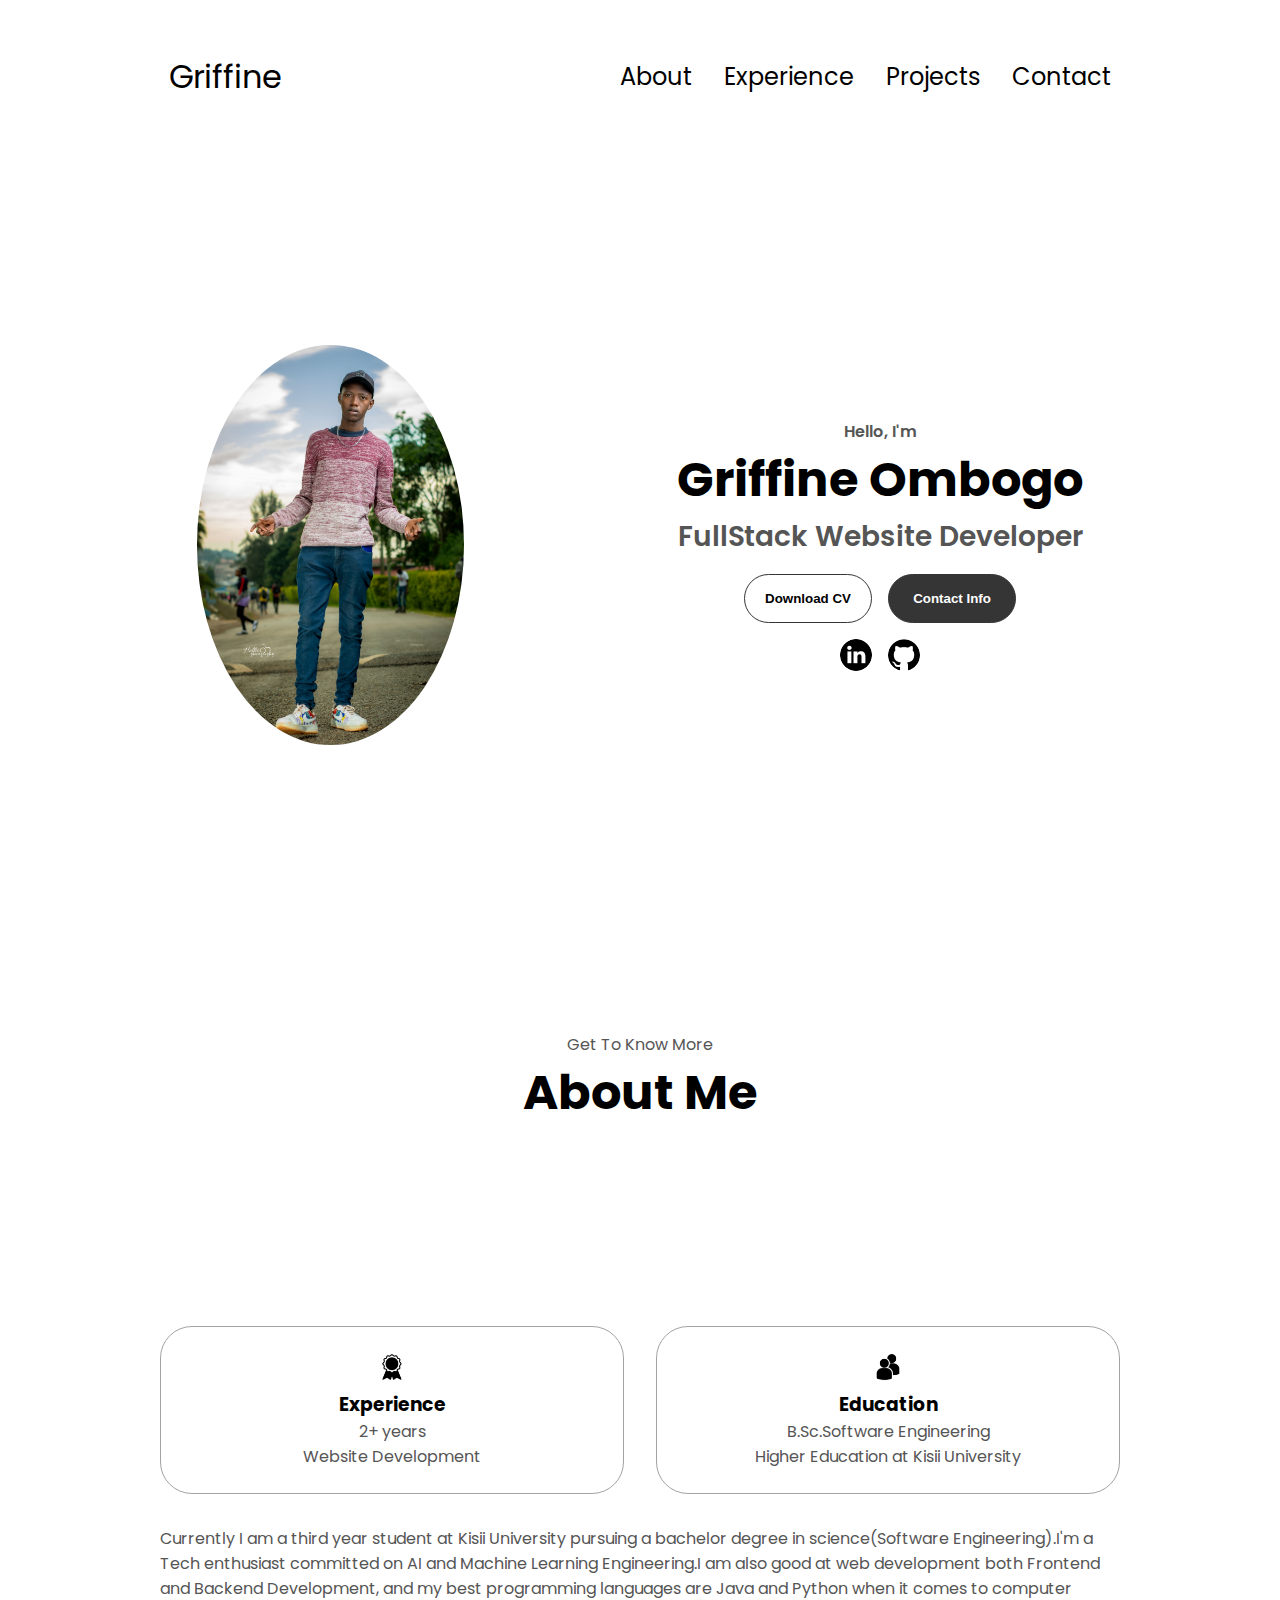
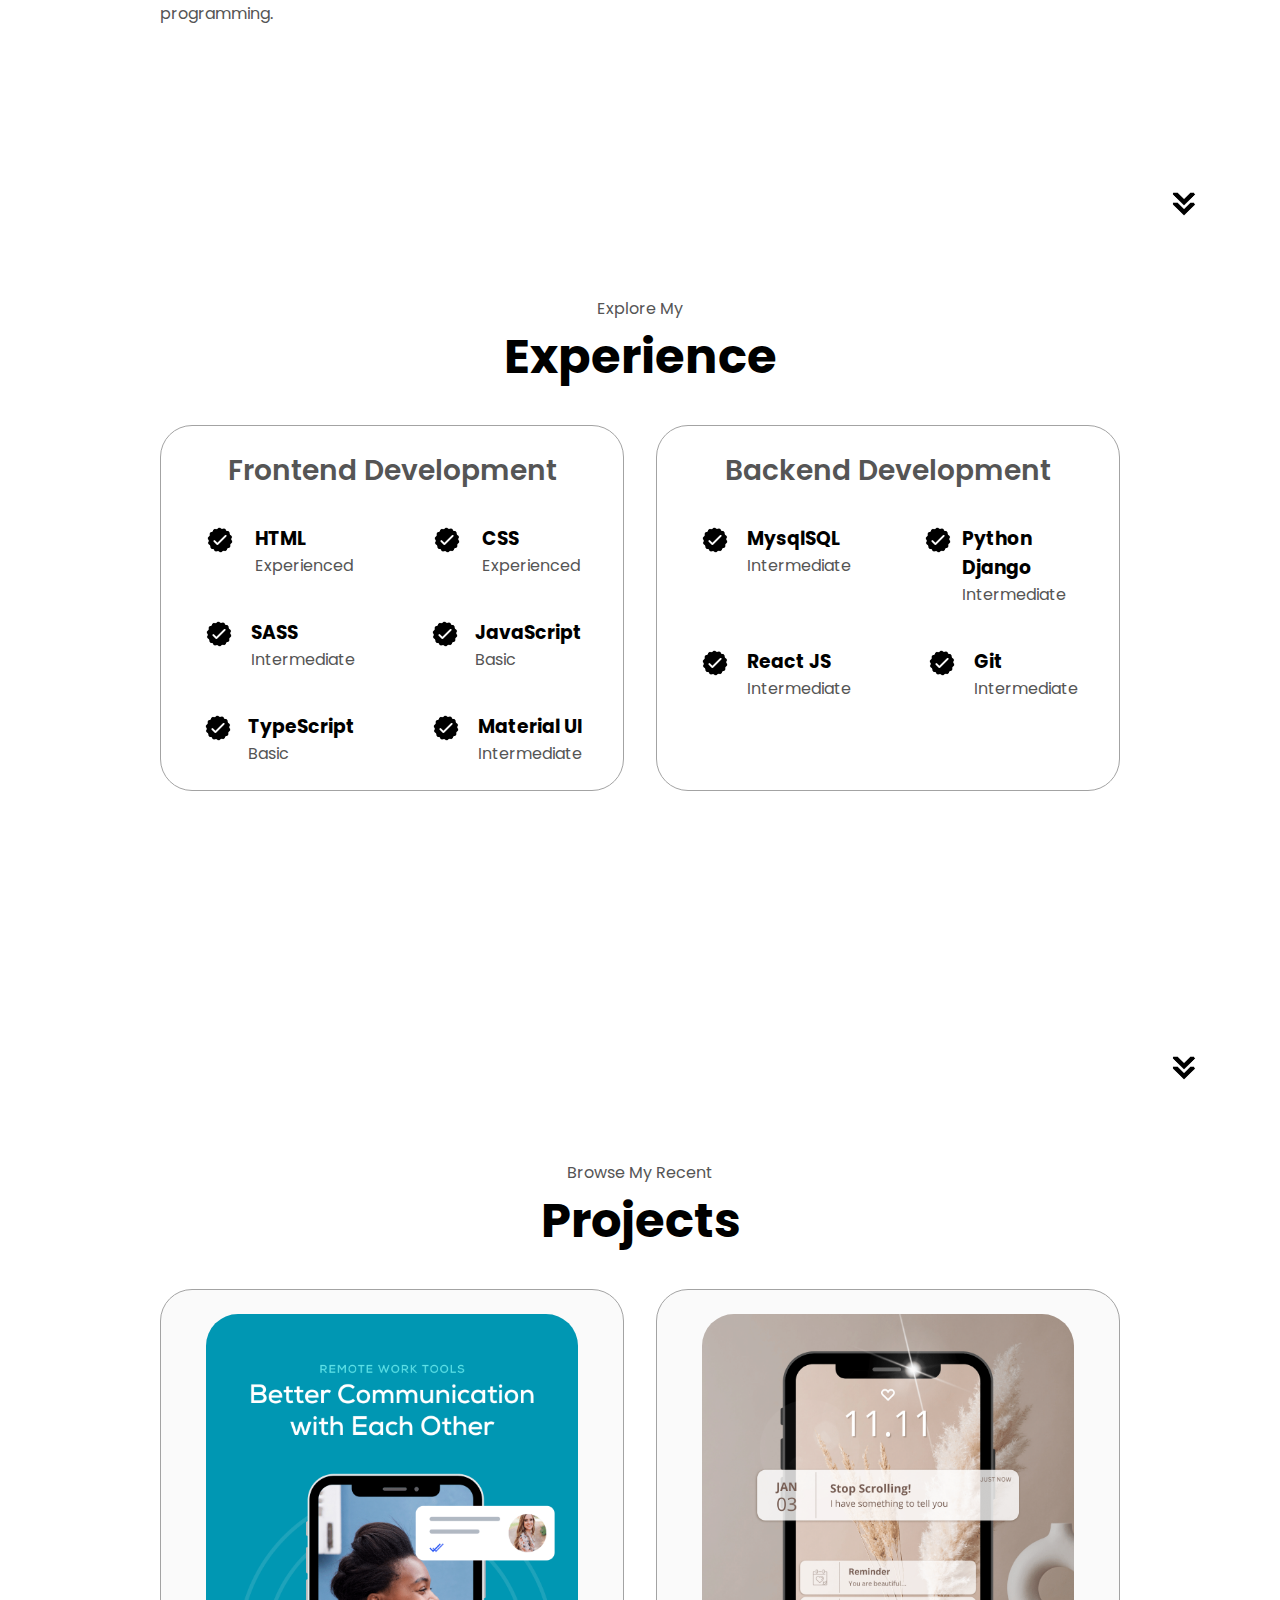
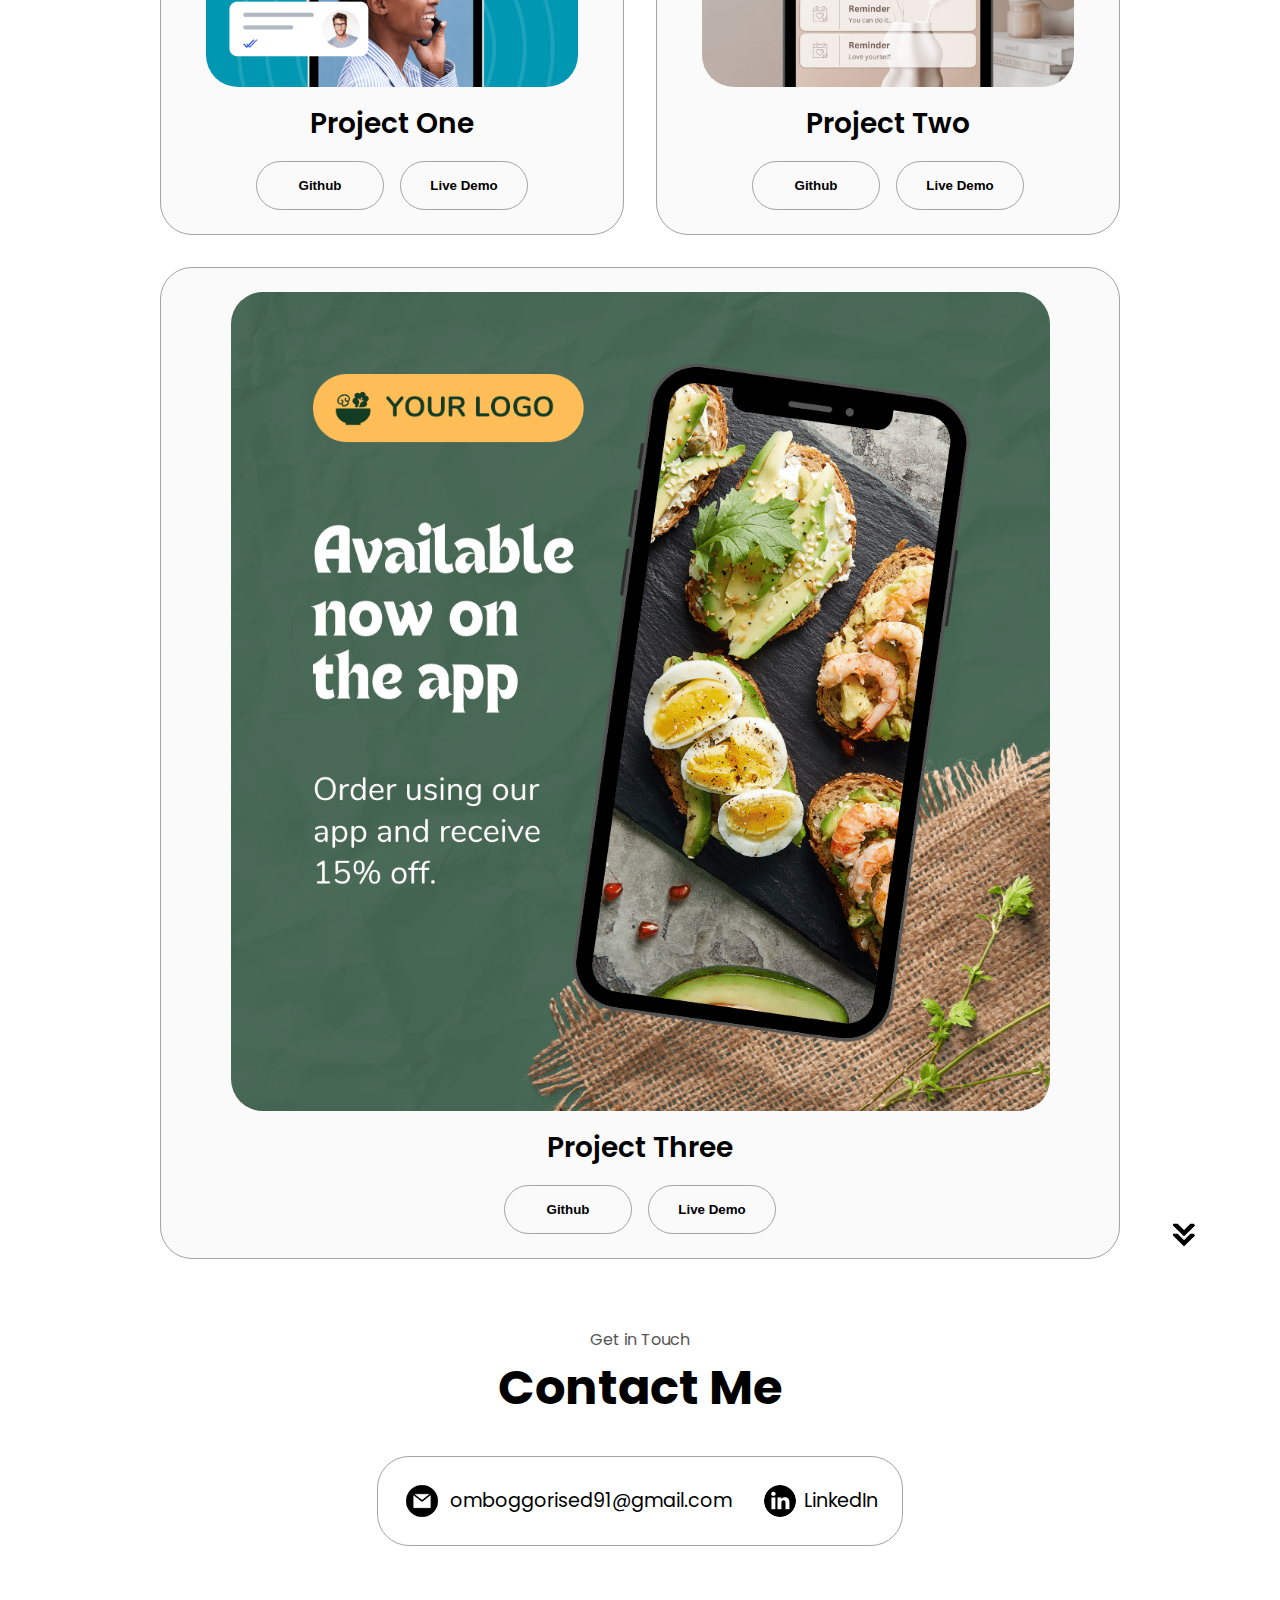
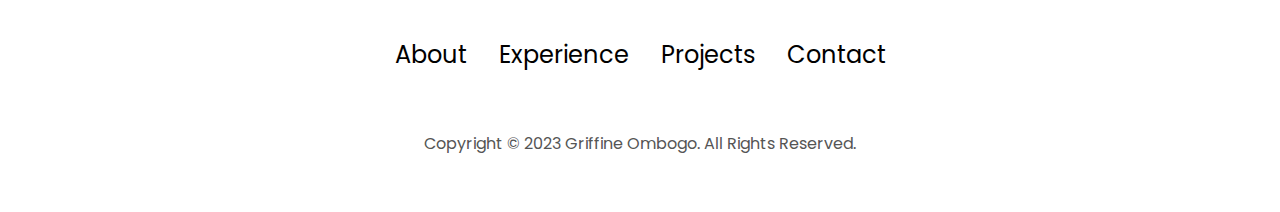
==== commit 68fff8e4: "Update on education section" ====
--- a/index.html
+++ b/index.html
@@ -4,6 +4,7 @@
     <meta charset="UTF-8" />
     <meta name="viewport" content="width=device-width, initial-scale=1.0" />
     <title>My portfolio</title>
+    <link rel="icon" type="icon/icon" href="/assets/icon.png" />
     <link rel="stylesheet" href="style.css" />
     <link rel="stylesheet" href="mediaquaries.css" />
   </head>
@@ -56,7 +57,7 @@
             src="./assets/linkedin.png"
             alt="My LinkedIn profile"
             class="icon"
-            onclick="location.href='https://linkedin.com/griffoo_91'"
+            onclick="location.href='https://linkedin.com/in/griffoo_91'"
           />
           <img
             src="./assets/github.png"
@@ -98,9 +99,9 @@
           <div class="text-container">
             <p>
               Currently I am a third year student at Kisii University pursuing a
-              bachelor degree in science(Software Engineering).I am good at web
-              development both Frontend and Backend Development,I am also a
-              Cybersecurity enthusiast and my best programming languages are
+              bachelor degree in science(Software Engineering).I'm a
+              Tech enthusiast committed on AI and Machine Learning Engineering.I am also good at web
+              development both Frontend and Backend Development, and my best programming languages are
               Java and Python when it comes to computer programming.
             </p>
           </div>
@@ -356,7 +357,7 @@
             alt="LinkedIn icon"
             class="icon contact-icon"
           />
-          <p><a href="https://www.linkedin.com/griffoo91">LinkedIn</a></p>
+          <p><a href="https://www.linkedin.com/in/griffoo91">LinkedIn</a></p>
         </div>
       </div>
     </section>
--- a/style.css
+++ b/style.css
@@ -171,9 +171,11 @@
 
 .section__pic-container {
   display: flex;
-  height: 400px;
-  width: 400px;
   margin: auto 0;
+  vertical-align: middle;
+  width: 50px;
+  height: 50px;
+  border-radius: 50%;
 }
 
 img {
